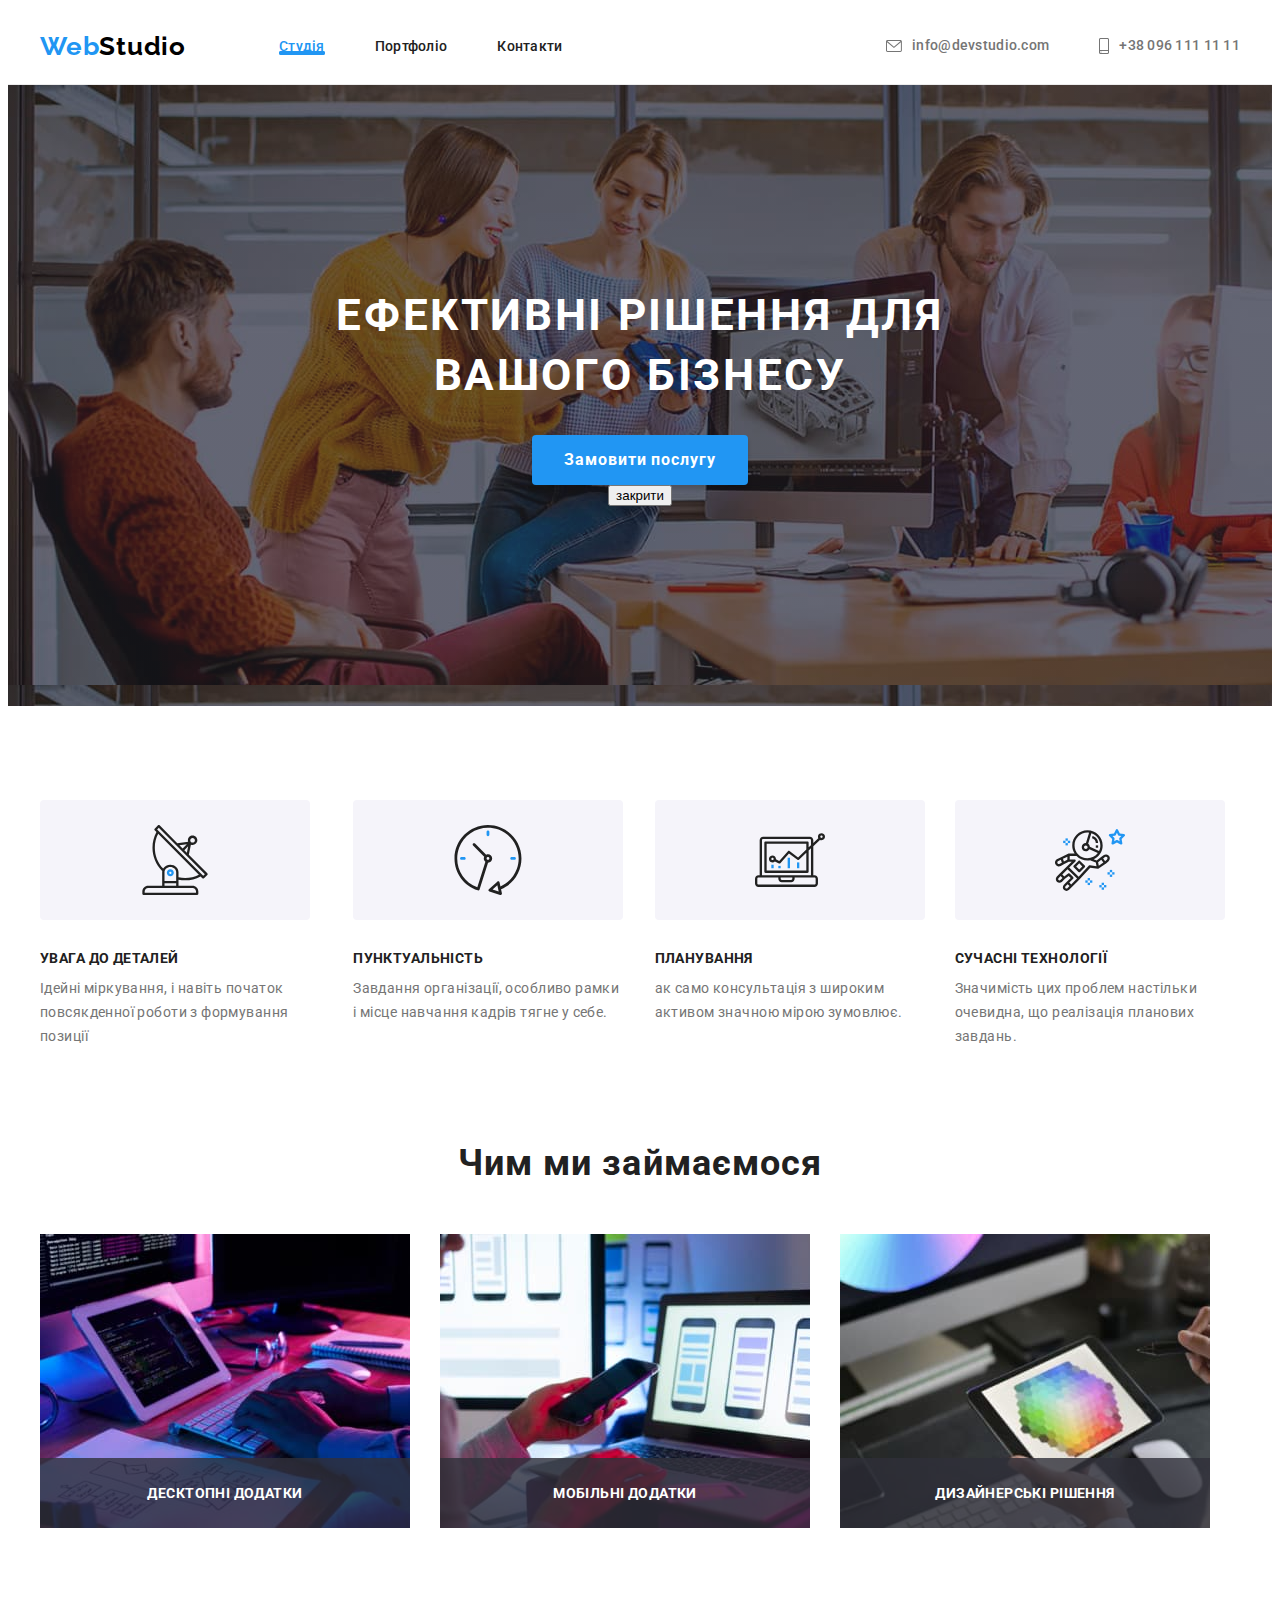
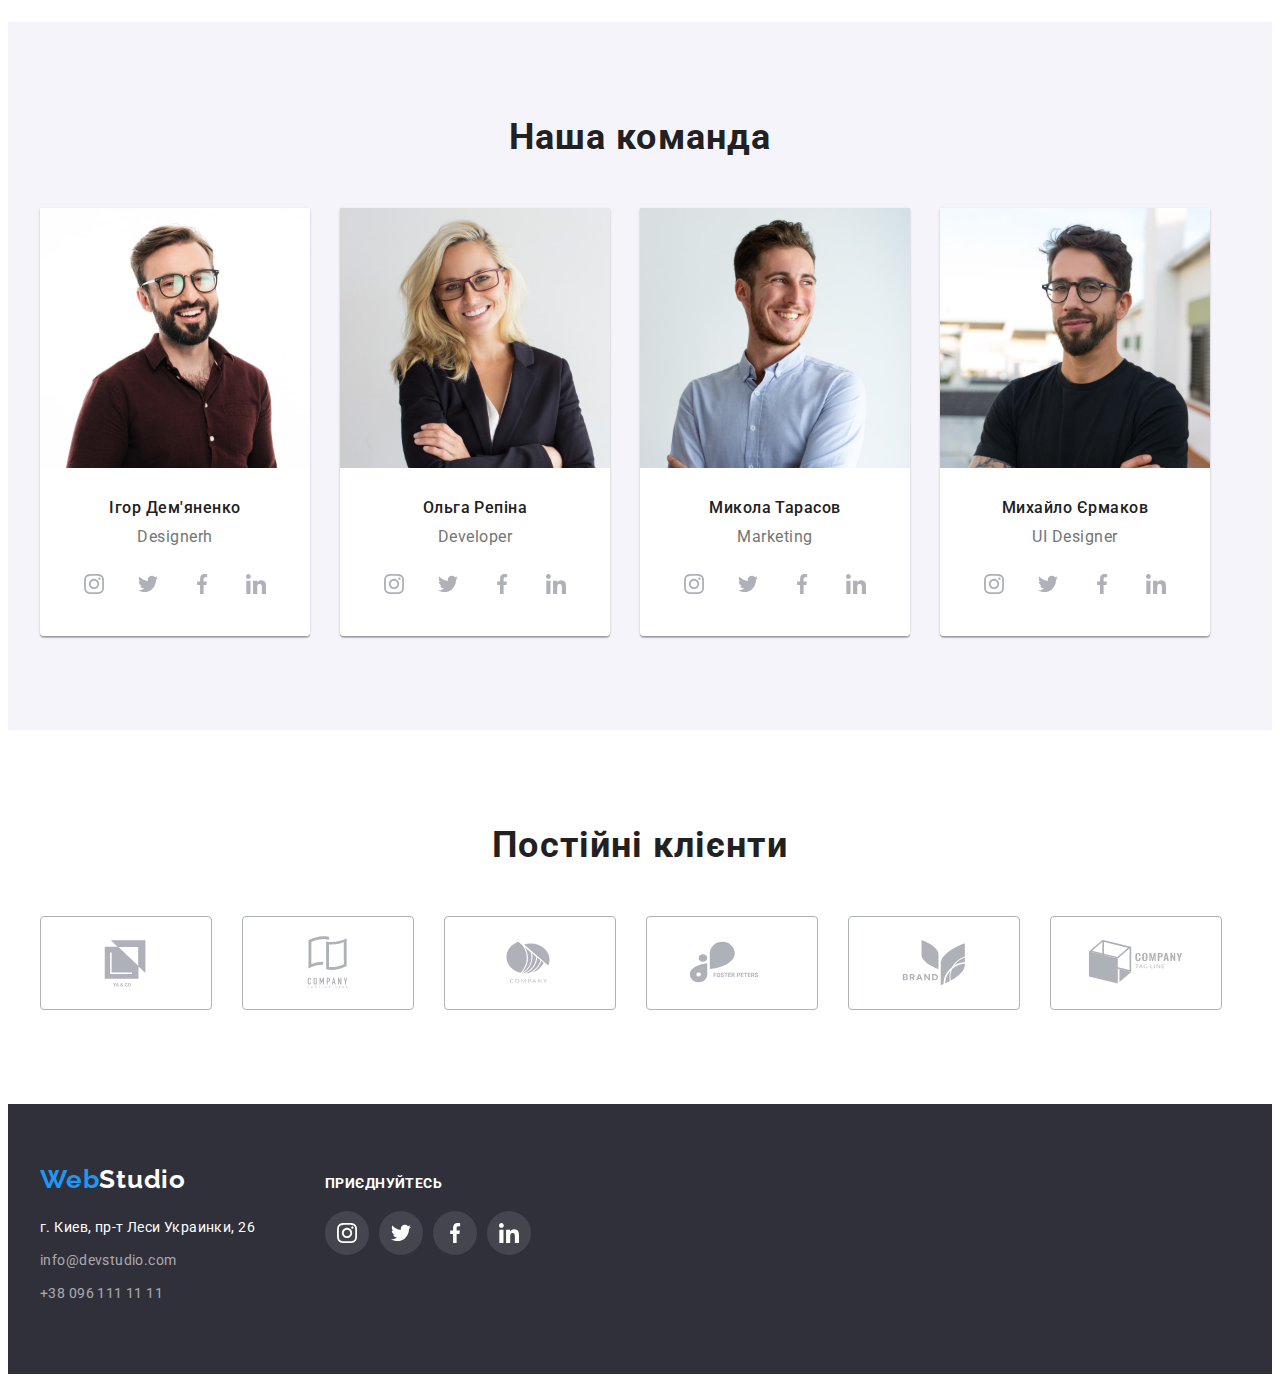
==== index.html @ 6e3a9f80 "перше закидання даних" ====
<!DOCTYPE html>
<html lang="uk">
  <head>
    <meta charset="UTF-8" />
    <meta http-equiv="X-UA-Compatible" content="IE=edge" />
    <meta name="viewport" content="width=device-width, initial-scale=1.0" />
    <title>webstudio</title>

    <link rel="preconnect" href="https://fonts.googleapis.com" />
    <link rel="preconnect" href="https://fonts.gstatic.com" crossorigin />
    <link
      href="https://fonts.googleapis.com/css2?family=Raleway:wght@700&family=Roboto:wght@400;500;700;900&display=swap"
      rel="stylesheet"
    />
    <link
      rel="stylesheet"
      href="https://cdnjs.cloudflare.com/ajax/libs/modern-normalize/1.1.0/modern-normalize.min.css"
      integrity="sha512-wpPYUAdjBVSE4KJnH1VR1HeZfpl1ub8YT/NKx4PuQ5NmX2tKuGu6U/JRp5y+Y8XG2tV+wKQpNHVUX03MfMFn9Q=="
      crossorigin="anonymous"
      referrerpolicy="no-referrer"
    />
    <link rel="stylesheet" href="./css/style.css" />
  </head>

  <body>
    <!--header-->
    <header class="header">
      <div class="container">
        <nav class="nav">
          <a class="logo" href="./index.html"
            >Web<span class="logo-last-part">Studio</span></a
          >

          <!--navigation to other pages-->
          <ul class="site-nav">
            <li class="site-nav-item">
              <a href="./index.html" class="link current">Студія</a>
            </li>
            <li class="site-nav-item">
              <a href="./portfolio.html" class="link">Портфоліо</a>
            </li>
            <li class="site-nav-item">
              <a href="" class="link">Контакти</a>
            </li>
          </ul>
        </nav>

        <ul class="contacts">
          <li class="contacts-item">
            <a href="mailto:info@devstudio.com" class="contacts-link envelope-header"
              >
              <svg class="icon-header" width="16" height="12" >
              <use href="./img/symbol.svg#icon-envelope"></use>
              </svg>
              info@devstudio.com</a
            >
          </li>
          <li class="contacts-item">
            <a href="tel:+380961111111" class="contacts-link phone-header"
              >
              <svg class="icon-header" width="10" height="16">
                <use href="./img/symbol.svg#icon-smartphone"></use>
              </svg>+38 096 111 11 11</a
            >
          
        </ul>
      </div>
    </header>

    <!--hero-->
    <main class="main">
      <section class="hero overlay">
        <div class="container">
          <h1 class="hero-title">
            ЕФЕКТИВНІ РІШЕННЯ ДЛЯ <br />
            ВАШОГО БІЗНЕСУ
          </h1>
          <button data-modal-open type="button" class="button">Замовити послугу</button>
        <div class="backdrop is-hidden" data-modal>
          <div class="modal">
            <p></p>
            <button data-modal-close>закрити</button>
          </div>
        </div>
        </div>
      </section>

      <!--about features-->

      <section class="section feature">
        <div class="container">
          <h2 class="title-none">Прихований заголовок</h2>
          <ul class="feature-section-list">
            <li class="feature-section-block">
              <div class="feature-section-item">
                <div class="feauters-icon-group">
                  <svg class="feauter-icom" width="70" height="70">
                  <use href="./img/symbol.svg#icon-antenna-1"></use>
                </svg>
                </div>
                <h3 class="feature-section-title">УВАГА ДО ДЕТАЛЕЙ</h3>
                <p class="feature-section-text">
                  Ідейні міркування, і навіть початок повсякденної роботи з
                  формування позиції
                </p>
              </div>
            </li>
            <li class="feature-section-block">
              <div class="feature-section-item">
                <div class="feauters-icon-group">
                  <svg class="feauter-icom" width="70" height="70">
                  <use href="./img/symbol.svg#icon-clock-1"></use>
                </svg>
                </div>
                <h3 class="feature-section-title">ПУНКТУАЛЬНІСТЬ</h3>
                <p class="feature-section-text">
                  Завдання організації, особливо рамки і місце навчання кадрів
                  тягне у себе.
                </p>
              </div>
            </li>
            <li class="feature-section-block">
              <div class="feature-section-item">
                <div class="feauters-icon-group">
                  <svg class="feauter-icom" width="70" height="70">
                  <use href="./img/symbol.svg#icon-diagram-1"></use>
                </svg>
                </div>
                <h3 class="feature-section-title">ПЛАНУВАННЯ</h3>
                <p class="feature-section-text">
                  ак само консультація з широким активом значною мірою зумовлює.
                </p>
              </div>
            </li>
            <li class="feature-section-block">
              <div class="feature-section-item">
                <div class="feauters-icon-group">
                  <svg class="feauter-icom" width="70" height="70">
                  <use href="./img/symbol.svg#icon-astronaut-1"></use>
                </svg>
                </div>
                <h3 class="feature-section-title">СУЧАСНІ ТЕХНОЛОГІЇ</h3>
                <p class="feature-section-text">
                  Значимість цих проблем настільки очевидна, що реалізація
                  планових завдань.
                </p>
              </div>
            </li>
          </ul>
        </div>
      </section>

      <!--wtat we do-->
      <section class="section works">
        <div class="container">
          <h2 class="section-title works">Чим ми займаємося</h2>
          <ul class="our-works-list">
            <li class="works-card">
              <img src="./img/laptop.jpg" alt="laptop" width="370" />
              <div class="box-label">
                <p class="label">Десктопні додатки</p>
              </div>
            </li>  
            <li class="works-card">
              <img src="./img/clonphone.jpg" alt="clonphone" width="370" />
              <div class="box-label">
                <p class="label">Мобільні додатки</p>
              </div>
            </li>
            <li class="works-card">
              <img src="./img/colors.jpg" alt="colors" width="370" />
              <div class="box-label">
                <p class="label">Дизайнерські рішення</p>
              </div>
            </li>
          </ul>
        </div>
      </section>

      <!--our team-->
      <section class="section our-team">
        <h2 class="our-team-section-title">Наша команда</h2>
        <div class="container">
          <ul class="our-team-section-list">
            <li class="our-team-section-list-card card">
              <div class="our-team-section-list-item">
                <!-- фото Демяненка -->
                <img
                  class="our-team-section-photo"
                  src="./img/demyanenko.jpg"
                  alt="demyanenko"
                  width="270"
                />

                <div class="our-team-section-list-item-text">
                  <h3 class="our-team-member-name">Ігор Дем'яненко</h3>
                  <p class="our-team-member-position">Designerh</p>

                <ul class="team-sm-links">
                    <li class="sm-links-item">
                      <a class="sm-link-icon" href="">
                        <svg class="icon" width="20" height="20">
                          <use href="./img/symbol.svg#icon-instagram"></use>
                        </svg>
                      </a>
                    </li>
                    <li class="sm-links-item">
                        <a class="sm-link-icon" href="">
                            <svg class="icon" width="20" height="20">
                                <use href="./img/symbol.svg#icon-twitter"></use>
                            </svg>
                        </a>
                    </li>
                    <li class="sm-links-item">
                      <a class="sm-link-icon" href="">
                        <svg class="icon" width="20" height="20">
                          <use href="./img/symbol.svg#icon-facebook"></use>
                        </svg>
                      </a>
                    </li>
                    <li class="sm-links-item"> 
                      <a class="sm-link-icon" href="">
                        <svg class="icon" width="20" height="20">
                          <use href="./img/symbol.svg#icon-linkedin"></use>
                        </svg>
                      </a>
                    </li>
                </ul>
                </div>
              </div>
            </li>

            <li class="our-team-section-list-card card">
              <div class="our-team-section-list-item">
                <!-- фото Репіної-->
                <img
                  class="our-team-section-photo"
                  src="./img/repina.jpg"
                  alt="repina"
                  width="270"
                />
                <div class="our-team-section-list-item-text">
                  <h3 class="our-team-member-name">Ольга Репіна</h3>
                  <p class="our-team-member-position">Developer</p>
                  <ul class="team-sm-links">
                    <li class="sm-links-item">
                      <a class="sm-link-icon" href="">
                        <svg class="icon" width="20" height="20">
                          <use href="./img/symbol.svg#icon-instagram"></use>
                        </svg>
                      </a>
                    </li>
                    <li class="sm-links-item">
                        <a class="sm-link-icon" href="">
                            <svg class="icon" width="20" height="20">
                                <use href="./img/symbol.svg#icon-twitter"></use>
                            </svg>
                        </a>
                    </li>
                    <li class="sm-links-item">
                      <a class="sm-link-icon" href="">
                        <svg class="icon" width="20" height="20">
                          <use href="./img/symbol.svg#icon-facebook"></use>
                        </svg>
                      </a>
                    </li>
                    <li class="sm-links-item"> 
                      <a class="sm-link-icon" href="">
                        <svg class="icon" width="20" height="20">
                          <use href="./img/symbol.svg#icon-linkedin"></use>
                        </svg>
                      </a>
                    </li>
                </ul>
                </div>
              </div>
            </li>
            <li class="our-team-section-list-card card">
              <div class="our-team-section-list-item">
                <!-- фото Тарасова-->
                <img
                  class="our-team-section-photo"
                  src="./img/tarasov.jpg"
                  alt="tarasov"
                  width="270"
                />
                <div class="our-team-section-list-item-text">
                  <h3 class="our-team-member-name">Микола Тарасов</h3>
                  <p class="our-team-member-position">Marketing</p>
                  <ul class="team-sm-links">
                    <li class="sm-links-item">
                      <a class="sm-link-icon" href="">
                        <svg class="icon" width="20" height="20">
                          <use href="./img/symbol.svg#icon-instagram"></use>
                        </svg>
                      </a>
                    </li>
                    <li class="sm-links-item">
                        <a class="sm-link-icon" href="">
                            <svg class="icon" width="20" height="20">
                                <use href="./img/symbol.svg#icon-twitter"></use>
                            </svg>
                        </a>
                    </li>
                    <li class="sm-links-item">
                      <a class="sm-link-icon" href="">
                        <svg class="icon" width="20" height="20">
                          <use href="./img/symbol.svg#icon-facebook"></use>
                        </svg>
                      </a>
                    </li>
                    <li class="sm-links-item"> 
                      <a class="sm-link-icon" href="">
                        <svg class="icon" width="20" height="20">
                          <use href="./img/symbol.svg#icon-linkedin"></use>
                        </svg>
                      </a>
                    </li>
                </ul>
                </div>
              </div>
            </li>
            <li class="our-team-section-list-card card">
              <div class="our-team-section-list-item">
                <!-- фото Єрмакова-->
                <img
                  class="our-team-section-photo"
                  src="./img/ermakov.jpg"
                  alt="ermakov"
                  width="270"
                />
                <div class="our-team-section-list-item-text">
                  <h3 class="our-team-member-name">Михайло Єрмаков</h3>
                  <p class="our-team-member-position">UI Designer</p>
                  <ul class="team-sm-links">
                    <li class="sm-links-item">
                      <a class="sm-link-icon" href="">
                        <svg class="icon" width="20" height="20">
                          <use href="./img/symbol.svg#icon-instagram"></use>
                        </svg>
                      </a>
                    </li>
                    <li class="sm-links-item">
                        <a class="sm-link-icon" href="">
                            <svg class="icon" width="20" height="20">
                                <use href="./img/symbol.svg#icon-twitter"></use>
                            </svg>
                        </a>
                    </li>
                    <li class="sm-links-item">
                      <a class="sm-link-icon" href="">
                        <svg class="icon" width="20" height="20">
                          <use href="./img/symbol.svg#icon-facebook"></use>
                        </svg>
                      </a>
                    </li>
                    <li class="sm-links-item"> 
                      <a class="sm-link-icon" href="">
                        <svg class="icon" width="20" height="20">
                          <use href="./img/symbol.svg#icon-linkedin"></use>
                        </svg>
                      </a>
                    </li>
                </ul>
                </div>
              </div>
            </li>
          </ul>
        </div>
      </section>

      <!--regular customers-->
      <section class="section">
        <div class="container">
          <h2 class="customer-title">Постійні клієнти</h2>
          <ul class="customer-list">
            <li class="customer-list-item">
              <a class="customer link" href="">
                <svg class="customer-icon" width="106" height="60">
                  <use href="./img/symbol.svg#icon-yaco">
                  </use>
                </svg>
              </a>
            </li>
            <li class="customer-list-item">
              <a class="customer link-customer" href="">
                <svg class="customer-icon" width="106" height="60">
                  <use href="./img/symbol.svg#icon-taglinehere">
                  </use>
                </svg>
              </a>
            </li>
            <li class="customer-list-item">
              <a class="customer link-customer" href="">
                <svg class="customer-icon" width="106" height="60">
                  <use href="./img/symbol.svg#icon-company">
                  </use>
                </svg>
              </a>
            </li>
            <li class="customer-list-item">
              <a class="customer link-customer" href="">
                <svg class="customer-icon" width="106" height="60">
                  <use href="./img/symbol.svg#icon-foster">
                  </use>
                </svg>
              </a>
            </li>
            <li class="customer-list-item">
              <a class="customer link-customer" href="">
                <svg class="customer-icon" width="106" height="60">
                  <use href="./img/symbol.svg#icon-brand">
                  </use>
                </svg>
              </a>
            </li>
            <li class="customer-list-item">
              <a class="customer link-customer" href="">
                <svg class="customer-icon" width="106" height="60">
                  <use href="./img//symbol.svg#icon-tagline">
                  </use>
                </svg>
              </a>
            </li>
          </ul>
        </div>
      </section>
    </main>

    <!--footer-->
    <footer class="footer">
      <div class="container footer-sections">
        <div class="footer-contacts">
        <!--logo-->
        <a class="logo-footer" href="./index.html"
          >Web<span class="logo-last-part-footer">Studio</span></a
        >

        <address>
          <ul class="address">
            <li class="address-list-item">
              <a
                href="https://goo.gl/maps/eCUYpjaDpkrnBJZcA"
                target="_blank"
                rel="noopener noreferrer"
                class="adress-location"
                >г. Киев, пр-т Леси Украинки, 26</a
              >
            </li>
            <li class="address-list-item">
              <a href="mailto:info@devstudio.com" class="adress-contacts-link"
                >info@devstudio.com</a
              >
            </li>
          </li>
            <li class="address-list-item">
              <a href="tel:+380961111111" class="adress-contacts-link"
                >+38 096 111 11 11</a
              >
            
          </ul>
        </address>
        </div>
        <div class="social-link-footer">
        <p class="footer-title">Приєднуйтесь</p>
        <ul class="sm-footer-block">
          <li class="sm-footer">
            <a class="sm-footer-icon" href="">
              <svg class="icon-footer" width="20" height="20">
                <use href="./img/symbol.svg#icon-instagram"></use>
              </svg>
            </a>
          </li>
          <li class="sm-footer">
            <a class="sm-footer-icon" href="">
              <svg class="icon-footer" width="20" height="20">
                <use href="./img/symbol.svg#icon-twitter"></use>
              </svg>
            </a>
          </li>
          <li class="sm-footer">
            <a class="sm-footer-icon" href="">
              <svg class="icon-footer" width="20" height="20">
                <use href="./img/symbol.svg#icon-facebook"></use>
              </svg>
            </a>
          </li>
          <li class="sm-footer">
            <a class="sm-footer-icon" href="">
              <svg class="icon-footer" width="20" height="20">
                <use href="./img/symbol.svg#icon-linkedin"></use>
              </svg>
            </a>
          </li>
      </ul>
      </div>
      </div>
    </footer>
    <script src="./js/modal.js"></script>
  </body>
</html>
---- css/style.css ----
/*основний колір тексту #212121 */
/*другорядний колір #757575 */
/* колір лого #000000 #2196F3 */
/* колірховеру #2196F3 */
/* color page background: #F5F5F5; */
/* background: #F5F4FA; фон наша команда */

:root {
  --primary-text-color: #212121;
  --secont-text-color: #757575;
  --primary-bg-color: #FFFFFF;
  --second-bg-color: #2f303a;
  --color-button-accent: #2196F3;
  --color-secondary: #F5F4FA;
  --card-border-color: #eeeeee;
  --color-text-white: #FFFFFF;
  --acent-color: #AFB1B8;
  --color-logo: #000000;
}

body {
  background-color: var(--primary-bg-color);
  font-family: 'Roboto', sans-serif;
  color: var(--primary-text-color);
}

a {
  text-decoration: none;
}

/*відміняємо маркування списку*/
ul {
  list-style: none;
  padding: 0;
  margin: 0;
}

h1,
h2,
h3,
p {
  margin: 0 0;
}

img {
  display: block;
  max-width: 100%;
  height: auto;
}

.container {
  margin: 0 auto;
  padding-left: 15px;
  padding-right: 15px;
  width: 1200px;
}

.section {
  padding-top: 94px;
  padding-bottom: 94px;
}

/* header */
.header {
  border-bottom: 1px solid #ececec;
}

.header .container {
  display: flex;
}

.link {
  color: var(--primary-text-color);
  font-weight: 500;
  font-size: 14px;
  line-height: 16px;
  letter-spacing: 0.02em;
  position: relative;
}

.header-link {
  color: var(--primary-text-color);
  font-weight: 500;
  font-size: 14px;
  line-height: 16px;
  letter-spacing: 0.02em;
}

.header .link:hover,
.header .link:focus {
  color: var(--color-button-accent);
  padding: 30px 0px 30px;
}

.nav {
  display: flex;
  align-items: center;
}

.nav .current {
  color: var(--color-button-accent);
}

.current::after,
.current::before {
  color: var(--color-button-accent);
  content: "";
  position: absolute;
  bottom: -1px;
  left: 0;
  display: block;
  width: 100%;
  height: 4px;
  background-color: var(--color-button-accent);
  border-radius: 2px;
}

.contacts {
  display: flex;
  flex-direction: row;
  justify-content: space-between;
  align-items: center;
  margin-left: auto;
}

.logo {
  font-family: 'Raleway', sans-serif;
  font-weight: 700;
  font-size: 26px;
  line-height: 31px;
  letter-spacing: 0.03em;
  color: var(--color-button-accent);
}

.logo-last-part {
  color: var(--color-logo);
}

.site-nav {
  display: flex;
  flex-direction: row;
  justify-content: space-between;
  align-items: center;
  margin-left: 93px;
  font-weight: 500;
  font-size: 14px;
  line-height: 16px;
  letter-spacing: 0.02em;
  transition-property: color;
  transition-duration: 250ms;

}

.site-nav-item,
.contacts-item {
  margin-right: 50px;
}

.site-nav-item {
  padding: 30px 0px 30px;
}

.site-nav-item:last-child,
.contacts-item:last-child {
  margin-right: 0;
}

.contacts-link {
  display: block;
  color: var(--secont-text-color);
  font-weight: 500;
  font-size: 14px;
  line-height: 1.14;
  letter-spacing: 0.02em;
  padding: 30px 0px 30px;
  align-items: center;
}

.icon-header {
  fill: currentColor;
  margin-right: 10px;
  align-items: center;
}

.contacts-link:hover,
.contacts-link:focus {
  color: var(--color-button-accent);
}
.phone-header {
  align-items: center;
  display: flex;
}
.envelope-header {
  align-items: center;
  display: flex;
  }

/*main*/
.hero {
  background-color: var(--second-bg-color);
  text-align: center;
  padding: 200px 0;
}

.hero-title {
  width: 695px;
  color: var(--color-text-white);
  text-transform: uppercase;
  font-size: 44px;
  line-height: 60px;
  letter-spacing: 0.06em;
  margin: 0 auto 30px;
}

.button {
  background-color: var(--color-button-accent);
  font-family: 'Roboto';
  font-weight: 700;
  font-size: 16px;
  line-height: 30px;
  color: var(--color-text-white);
  text-align: center;
  letter-spacing: 0.06em;
  cursor: pointer;
  width: 216px;
  height: 50px;
  left: 692px;
  top: 430px;
  box-shadow: 0px 4px 4px rgba(0, 0, 0, 0.15);
  border-radius: 4px;
  border: none;
}

.button:hover,
.button:focus {
  background-color: #188CE8;
  color: var(--color-text-white);
  border: none;
}

.overlay {
  max-width: 1600px;
  margin-right: auto;
  margin-left: auto;
  background-image: linear-gradient(to right, rgba(47, 48, 58, 0.4),
      rgba(47, 48, 58, 0.4)),
    url(../img/backgtound-img.jpg);
}

/* about features*/
.feature-section-list {
  display: flex;
}

.feature-section-title {
  margin-bottom: 10px;
  font-size: 14px;
  font-weight: 700;
  line-height: 16px;
  text-align: left;
  letter-spacing: 0.03em;
  text-transform: uppercase;
}

.feature-section-text {
  color: var(--secont-text-color);
  font-size: 14px;
  font-weight: 400;
  line-height: 24px;
  text-align: left;
  letter-spacing: 0.03em;
}

.feature-section-item:last-child {
  margin-right: 0;
}

.feature-section-block {
  flex-basis: calc((100%-3*30px)/4);
  margin-right: 30px;
}

.feature-section-block:last-child {
  margin-right: 0;
}
.feauter-icom {
  color: var(--secont-text-color);  
  margin-left: auto;
  margin-right: auto;
}
.feauters-icon-group {
  background-color: var(--color-secondary);
  width: 270px;
  height: 120px;
  margin-bottom: 30px;
  display: flex;
  justify-content: center;
  align-items: center;
  border-radius: 4px;
}

/* section wedo*/

.works {
  padding-top: 0;
} 

.section-title.works {
  font-size: 36px;
  line-height: 42px;
  text-align: center;
  letter-spacing: 0.03em;
  margin-bottom: 50px;
}

.our-works-list {
  display: flex;
}

.works-card {
  flex-basis: calc((100% -2*30px)/ 3);
  position: relative;
  margin-right: 30px;
}

.works-card:last-child {
  margin-right: 0;
}
/*оформляємо блок чим ми займаємося, позіціонування поверх картинок*/
.box-label {
  position: absolute;
  width: 370px;
  height: 70px;
  left: 0;
  bottom: 0;
  background-color: rgba(47, 48, 58, 0.8);
}
.label {
  position: absolute;
  font-weight: 700;
  font-size: 14px;
  line-height: 16px;
  letter-spacing: 0.03em;
  text-transform: uppercase;
  color: var(--color-text-white);
  left: 50%;
  top: 50%;
  transform: translate(-50%, -50%);
}

/*our team*/
.section.our-team {
  background-color: var(--color-secondary);
}

.card {
  box-shadow: 0px 1px 3px rgba(0, 0, 0, 0.12), 0px 1px 1px rgba(0, 0, 0, 0.14), 0px 2px 1px rgba(0, 0, 0, 0.2);
  border-radius: 0px 0px 4px 4px;
  width: 270px;
}

.our-team-section-title {
  text-align: center;
  margin-bottom: 50px;
  font-weight: 700;
  font-size: 36px;
  line-height: 42px;
  letter-spacing: 0.03em;
}

.our-team-section-list {
  display: flex;
}

.our-team-section-list-item {
  background-color: var(--primary-bg-color);
  border-radius: 4px;
}

.our-team-section-list-item-text {
  text-align: center;
  padding-top: 30px;
  padding-bottom: 30px;
}

.our-team-member-name {
  font-weight: 500;
  font-size: 16px;
  line-height: 19px;
  letter-spacing: 0.03em;
  margin-bottom: 10px;
}

.our-team-member-position {
  color: var(--secont-text-color);
  font-weight: 400;
  font-size: 16px;
  line-height: 19px;
  letter-spacing: 0.03em;
}

.our-team-section-list-card {
  flex-basis: calc((100% -3*30px)/ 4);
  margin-right: 30px;
}

.our-team-section-list-card:last-child {
  margin-right: 0;
}
/*social link*/
.team-sm-links {
  margin-top: 16px;
  display: flex;
  justify-content: center;
  gap: 10px;
}

.sm-link-icon {
  display: flex;
  align-items: center;
  justify-content: center;
  border-radius: 50%;
  width: 44px;
  height: 44px;
  color: var(--acent-color);
}

.sm-link-icon:hover,
.sm-link-icon:focus {
  background-color: var(--color-button-accent);
}

.icon {
  fill: currentColor;
}

.sm-link-icon:hover .icon,
.sm-link-icon:focus .icon {
  color: var(--color-text-white);
}
/*customers*/

.customer-title {
  font-weight: 700;
  font-size: 36px;
  line-height: 42px;
  text-align: center;
  letter-spacing: 0.03em;
  margin-bottom: 50px;
}

.customer-list {
  display: flex;
}

.customer {
  display: flex;
  justify-content: center;
  border: 1px solid #AFB1B8;
  border-radius: 4px;
  width: 170px;
  height: 92px;
  align-items: center;
  color: var(--acent-color);
}

.customer-icon {
  fill: currentColor;
}

.customer-list-item {
  flex-basis: calc((100%-6*30px)/6);
  margin-right: 30px;
}

.customer-list-item:last-child{
  margin-right: 0;
}

.customer:hover,
.customer:focus {
  color: var(--color-button-accent);
  border: 1px solid #2196F3;
}
.customer-icon:hover,
.customer-icon:focus {
  color: var(--color-button-accent);
}

/*footer*/
.footer {
  background-color: var(--second-bg-color);
  padding-top: 60px;
  padding-bottom: 60px;
}

.footer-sections {
  display: flex;
  align-items: baseline;
}

.footer-contacts {
  margin-right: 70px;
}

.logo-footer {
  display: inline-block;
  color: var(--color-button-accent);
  margin-bottom: 20px;
  font-family: 'Raleway', sans-serif;
  font-weight: 700;
  font-size: 26px;
  line-height: 31px;
  letter-spacing: 0.03em;
  color: var(--color-button-accent);
}
/* 
.address {
  width: 231px;
} */

.adress-contacts-link,
.adress-location {
  display: inline-block;
  color: var(--primary-bg-color);
  font-style: normal;
  font-weight: 400;
  font-size: 14px;
  line-height: 24px;
  letter-spacing: 0.03em;
  padding-bottom: 9px;
}

.logo-last-part-footer {
  color: var(--color-text-white);
}
/* .address-list-item {
  padding-bottom: 9px;
  font-size: 14px;
} */

.address-list-item:last-child {
  margin-bottom: 0;
}

.adress-contacts-link:hover,
.adress-contacts-link:focus {
  color: var(--color-button-accent);
}

.adress-location:hover,
.adress-location:focus {
  color: var(--color-button-accent);
}

.adress-contacts-link {
  color: rgba(255, 255, 255, 0.6);
  padding-bottom: 9px;
}

/*footer social link*/
.social-link-footer {
  display: inline-block;
}
.footer-title {
  font-weight: 700;
  font-size: 14px;
  line-height: 16px;
  letter-spacing: 0.03em;
  text-transform: uppercase;
  color: var(--color-text-white);
}
.sm-footer-block {
  display: flex;
  gap: 10px;
  margin-top: 20px;
  justify-content: center;
}
.sm-footer-icon {
  display: flex;
  align-items: center;
  justify-content: center;
  border-radius: 50%;
  width: 44px;
  height: 44px;
  background-color: rgba(255, 255, 255, 0.1);
}
.icon-footer {
  fill: var(--color-text-white);
}
.sm-footer-icon:hover,
.sm-footer-icon:focus {
  background-color: var(--color-button-accent);
}
.sm-footer-icon:hover .icon-footer,
.sm-footer-icon:focus .icon-footer {
  fill: var(--color-text-white);
}

/*portfolio*/
.title-none {
  display: none;
}

.our-projects-button-list {
  display: flex;
  justify-content: center;
  margin-bottom: 50px;
}

.button-filter {
  background-color: var(--color-secondary);
  color: var(--primary-text-color);
  font-family: 'Roboto';
  font-weight: 500;
  font-size: 16px;
  line-height: 26px;
  letter-spacing: 0.03em;
  padding: 6px 25px;
  cursor: pointer;
  border-radius: 4px;
  border: none;
}

.our-projects-button-list-item:not(:last-child) {
  margin-right: 8px;
}

.button-filter:hover,
.button-filter:focus {
  background-color: var(--color-button-accent);
  color: var(--primary-bg-color);
  box-shadow: 0px 3px 1px rgba(0, 0, 0, 0.1), 0px 1px 2px rgba(0, 0, 0, 0.08), 0px 2px 2px rgba(0, 0, 0, 0.12);
  border-radius: 4px;
}

.our-projects-list {
  display: flex;
  flex-wrap: wrap;
}

.our-projects-list-item-text {
  padding: 20px 24px;
  width: 320px;
  border: 1px solid #EEEEEE;
  border-top: none;
}

.project-title {
  margin-bottom: 4px;
  font-weight: 700;
  font-size: 18px;
  line-height: 36px;
  letter-spacing: 0.06em;
  text-align: left;
}

.project-type {
  color: var(--secont-text-color);
  font-weight: 400;
  font-size: 16px;
  line-height: 30px;
  letter-spacing: 0.03em;
  text-align: left;
}

.our-projects-list-item {
  margin-bottom: 30px;
  flex-basis: calc((100% -2*30px)/3);
  display: block;
}

.our-project-item-link {
  display: block;
  width: 370px;
  height: 404px;
}

.our-projects-list-item:last-child {
  margin-right: 0;
}

.our-project-item-link:hover,
.our-project-item-link:focus {
  box-shadow: 0px 1px 1px rgba(0, 0, 0, 0.12), 0px 4px 4px rgba(0, 0, 0, 0.06), 1px 4px 6px rgba(0, 0, 0, 0.16);
}

.group-hover:hover::before{
  opacity: 1;
}
.group-hover::before{
  display: inline-block;
  position: absolute;
  content: "";
  width: 100%;
  height: 100%;
  background-color: rgba(33, 150, 243, 0.9);
  opacity: 0;
  transform: translateY(100%);
  transition-duration: 250ms;
  transition-timing-function: cubic-bezier(0.4, 0, 0.2, 1);
}
.text-portfolio-hover {
  position: absolute;
  font-weight: 400;
  font-size: 18px;
  line-height: 28px;
  letter-spacing: 0.03em;
  color: var(--color-text-white);
  right: 0;
  top: 0;
  padding: 63px 24px;
  overflow: hidden;
  transform: translateY(100%);
  transition-duration: 250ms;
  transition-timing-function:cubic-bezier(0.4, 0, 0.2, 1);
  opacity: 0;
  display: flex;
}

.our-project-item-link:hover .text-portfolio-hover {
  transform: translateY(0);
  opacity: 1;
}
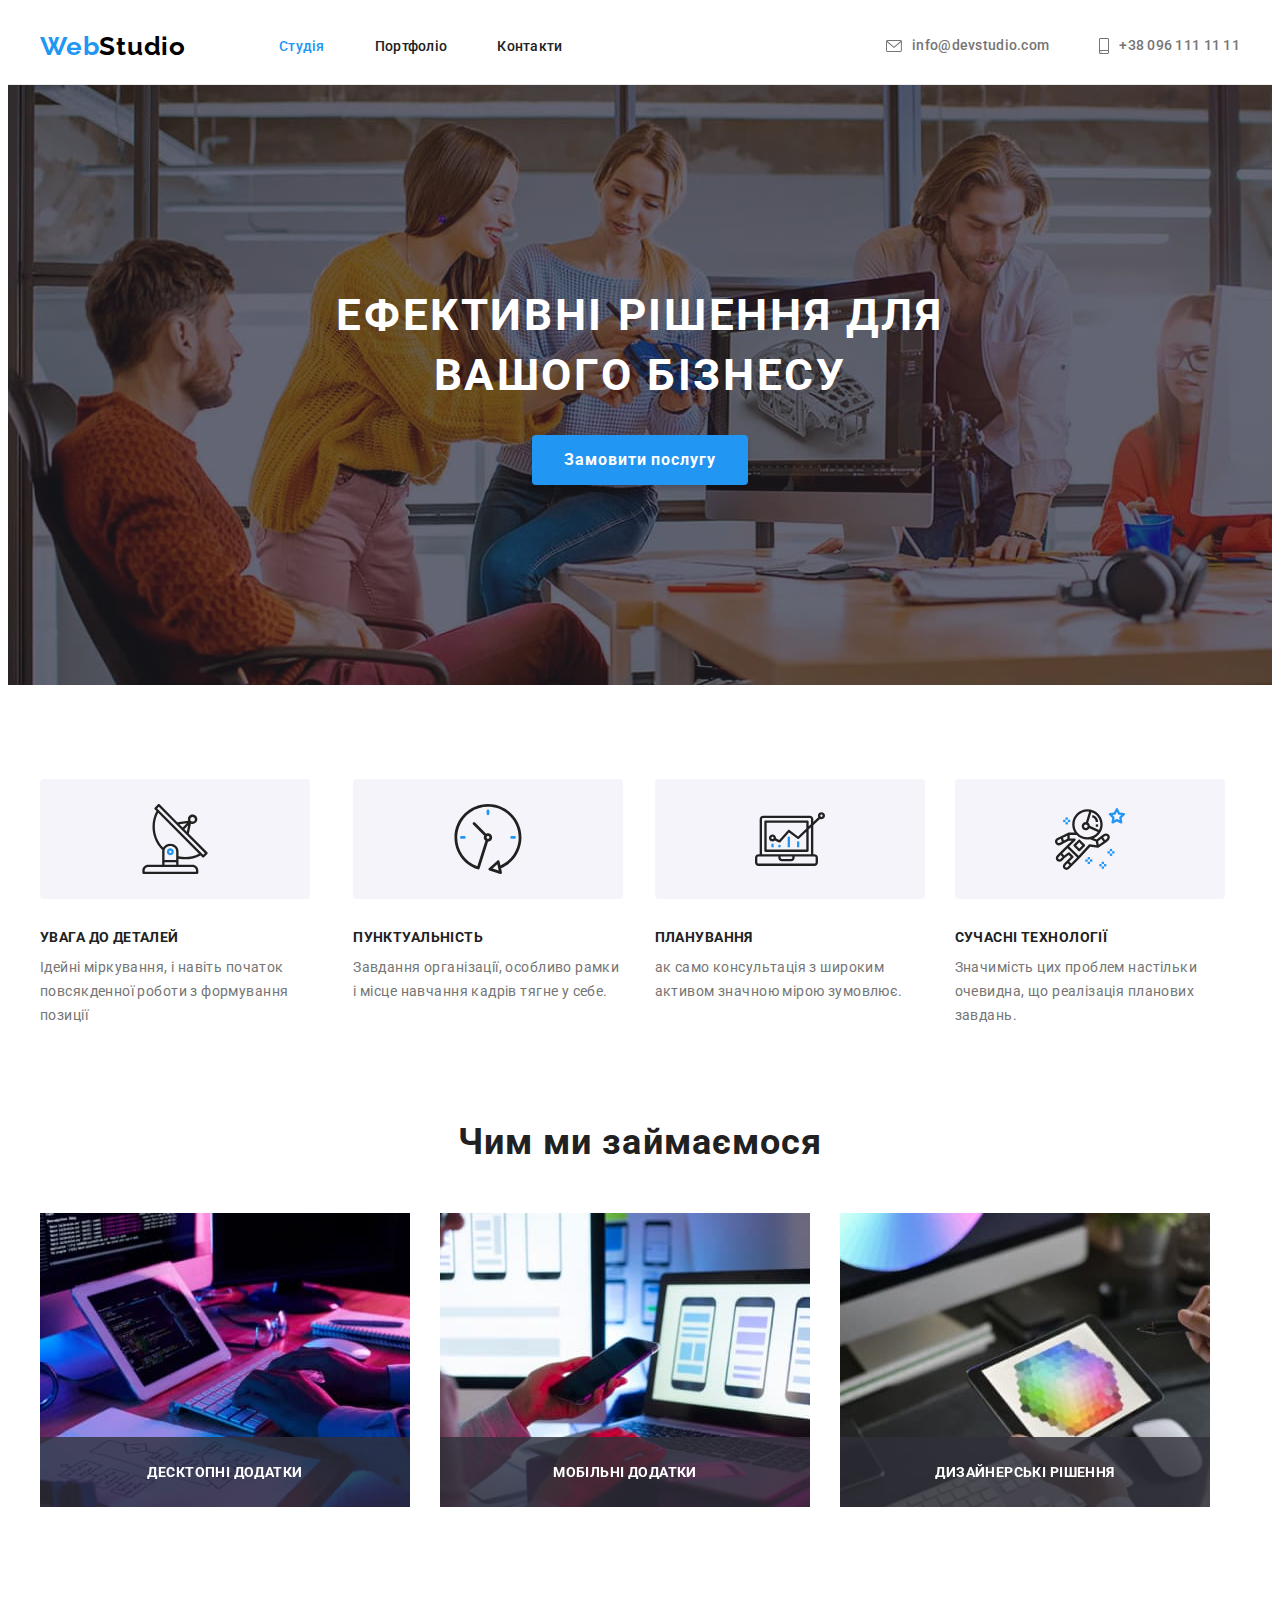
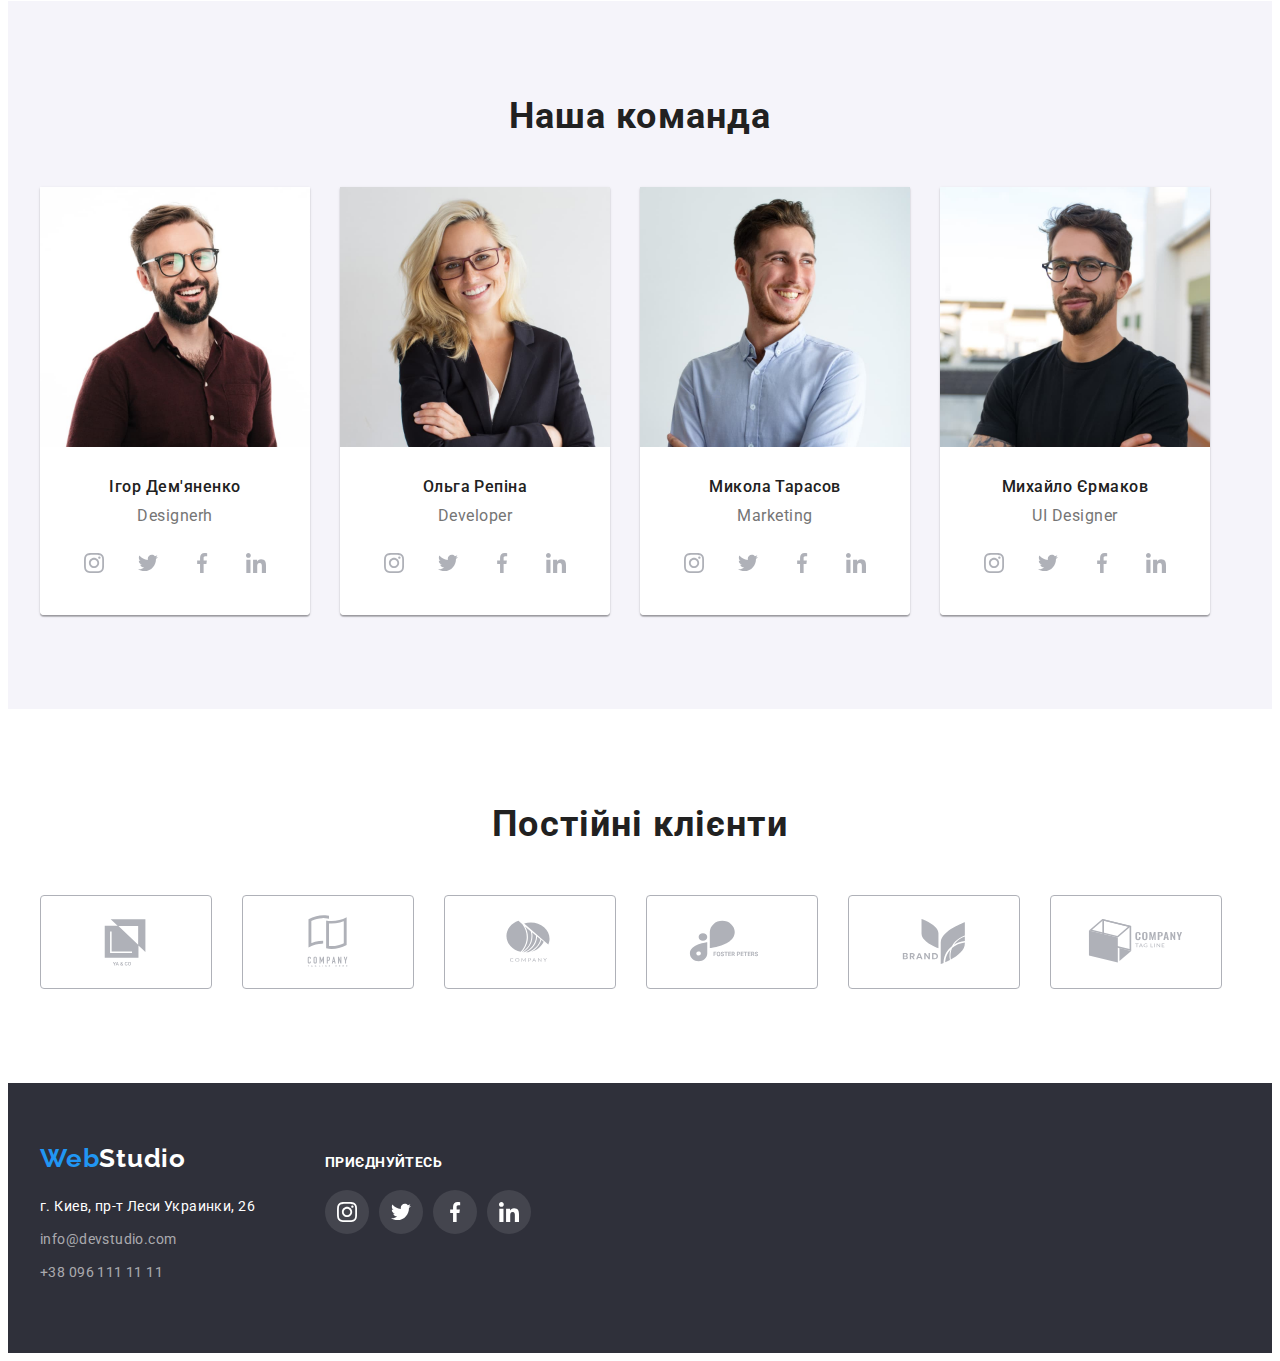
==== commit 06625e0b: "update" ====
--- a/index.html
+++ b/index.html
@@ -76,12 +76,15 @@
             ВАШОГО БІЗНЕСУ
           </h1>
           <button data-modal-open type="button" class="button">Замовити послугу</button>
-        <div class="backdrop is-hidden" data-modal>
-          <div class="modal">
-            <p></p>
-            <button data-modal-close>закрити</button>
+          <div class="backdrop is-hidden" data-modal>
+            <div class="modal">
+              <button data-modal-close>
+                <svg class="close" width="30" height="30">
+                  <use href="./img/symbol.svg#icon-close"></use>
+                </svg>
+              </button>
+            </div>
           </div>
-        </div>
         </div>
       </section>
 
--- a/css/style.css
+++ b/css/style.css
@@ -100,7 +100,7 @@
 .nav .current {
   color: var(--color-button-accent);
 }
-
+/* 
 .current::after,
 .current::before {
   color: var(--color-button-accent);
@@ -113,7 +113,7 @@
   height: 4px;
   background-color: var(--color-button-accent);
   border-radius: 2px;
-}
+} */
 
 .contacts {
   display: flex;
@@ -247,6 +247,40 @@
     url(../img/backgtound-img.jpg);
 }
 
+.backdrop {
+  position: fixed;
+  top: 50%;
+  left: 50%;
+  transform: translate(-50%, -50%);
+  width: 1600px;
+  height: 1024px;
+  background-color: rgba(0, 0, 0, 0.2);
+}
+.backdrop.is-hidden {
+  opacity: 0;
+  pointer-events: none;
+}
+.modal {
+  position: absolute;
+  width: 528px;
+  height: 581px;
+  left: 536px;
+  top: 221px;
+  background-color: var(--primary-bg-color);
+  box-shadow: 0px 1px 3px rgba(0, 0, 0, 0.12), 0px 1px 1px rgba(0, 0, 0, 0.14), 0px 2px 1px rgba(0, 0, 0, 0.2);
+  border-radius: 4px;
+}
+
+.close {
+  
+  width: 30px;
+  height: 30px;
+  left: 8px;
+  top: 8px;
+
+background-color: var(--primary-bg-color);
+border: 1px solid rgba(0, 0, 0, 0.1);
+}
 /* about features*/
 .feature-section-list {
   display: flex;
@@ -684,7 +718,10 @@
 .our-project-item-link:focus {
   box-shadow: 0px 1px 1px rgba(0, 0, 0, 0.12), 0px 4px 4px rgba(0, 0, 0, 0.06), 1px 4px 6px rgba(0, 0, 0, 0.16);
 }
-
+.group-hover {
+  position: relative;
+  overflow: hidden;
+}
 .group-hover:hover::before{
   opacity: 1;
 }
@@ -699,27 +736,33 @@
   transform: translateY(100%);
   transition-duration: 250ms;
   transition-timing-function: cubic-bezier(0.4, 0, 0.2, 1);
-}
+  overflow: hidden;
+}
+
+.our-project-item-link:hover .text-portfolio-hover {
+  transform: translateY(0%);
+  opacity: 1;
+}
+
 .text-portfolio-hover {
   position: absolute;
-  font-weight: 400;
+  font-weight: 370;
   font-size: 18px;
   line-height: 28px;
   letter-spacing: 0.03em;
   color: var(--color-text-white);
+  top: 0;
   right: 0;
-  top: 0;
-  padding: 63px 24px;
-  overflow: hidden;
+  margin-right: 15px;
+  padding-top: 63px;
+  padding-right: 24px;
+  padding-bottom: 63px;
+  padding-left: 24px;
+  width: 100%;
+  height: 100%;
+  background-color: rgba(33, 150, 243, 0.9);
   transform: translateY(100%);
-  transition-duration: 250ms;
-  transition-timing-function:cubic-bezier(0.4, 0, 0.2, 1);
   opacity: 0;
-  display: flex;
-}
-
-.our-project-item-link:hover .text-portfolio-hover {
-  transform: translateY(0);
-  opacity: 1;
-}
-
+  transition: transform 250ms cubic-bezier(0.4, 0, 0.2, 1),
+  opacity 250ms cubic-bezier(0.4, 0, 0.2, 1);
+}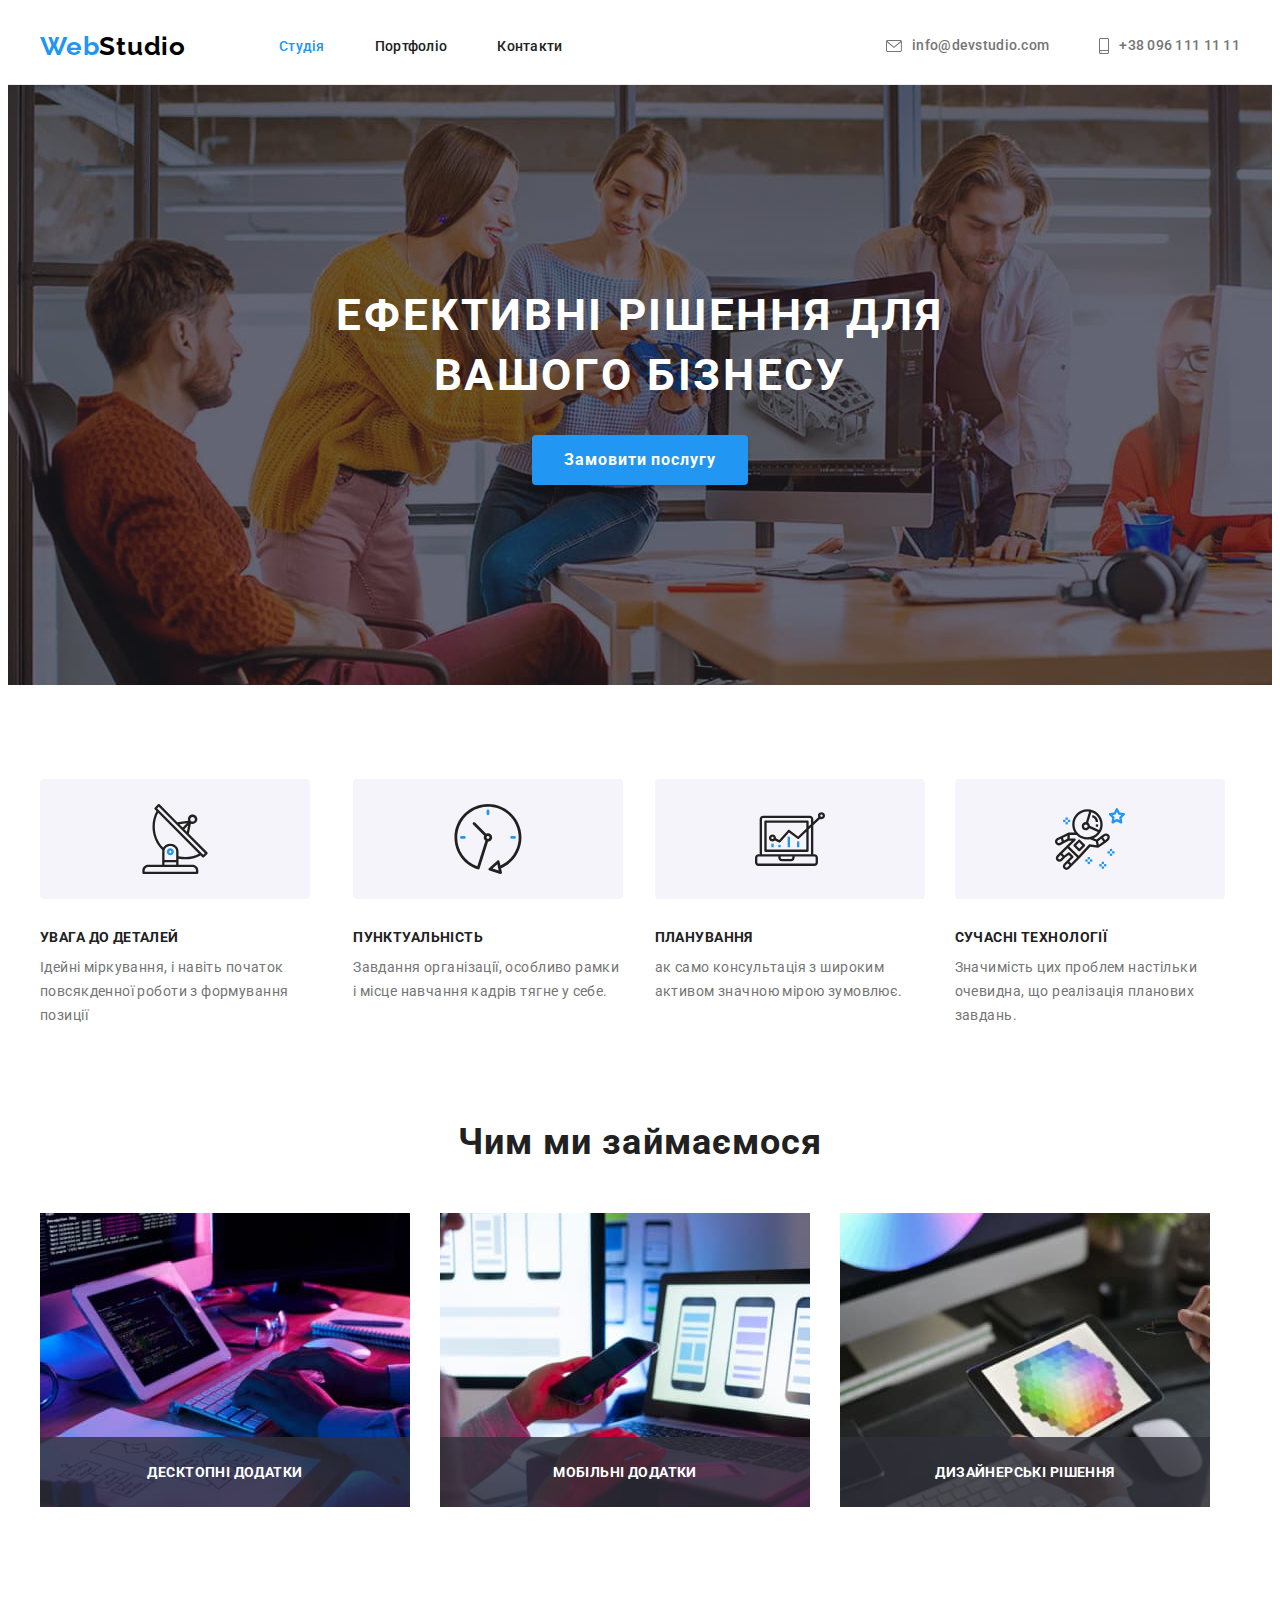
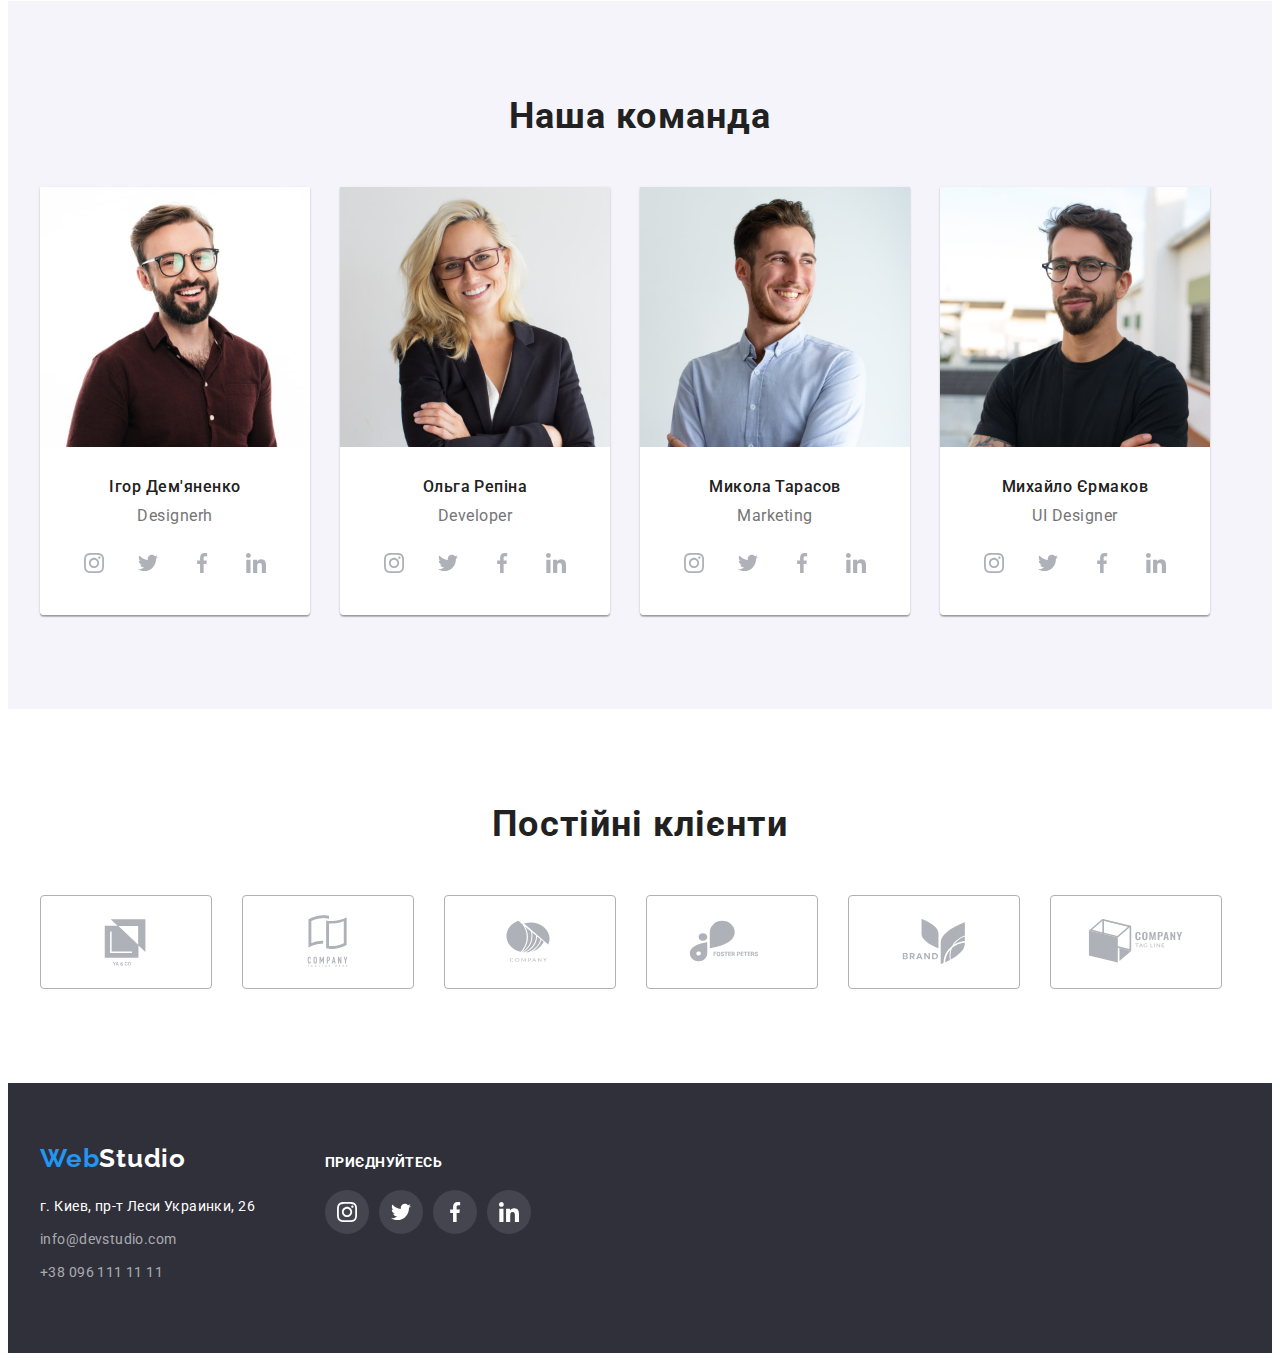
==== commit 423831fa: "update на перевірку" ====
--- a/index.html
+++ b/index.html
@@ -47,22 +47,23 @@
 
         <ul class="contacts">
           <li class="contacts-item">
-            <a href="mailto:info@devstudio.com" class="contacts-link envelope-header"
-              >
-              <svg class="icon-header" width="16" height="12" >
-              <use href="./img/symbol.svg#icon-envelope"></use>
+            <a
+              href="mailto:info@devstudio.com"
+              class="contacts-link envelope-header"
+            >
+              <svg class="icon-header" width="16" height="12">
+                <use href="./img/symbol.svg#icon-envelope"></use>
               </svg>
               info@devstudio.com</a
             >
           </li>
           <li class="contacts-item">
-            <a href="tel:+380961111111" class="contacts-link phone-header"
-              >
+            <a href="tel:+380961111111" class="contacts-link phone-header">
               <svg class="icon-header" width="10" height="16">
-                <use href="./img/symbol.svg#icon-smartphone"></use>
-              </svg>+38 096 111 11 11</a
+                <use href="./img/symbol.svg#icon-smartphone"></use></svg
+              >+38 096 111 11 11</a
             >
-          
+          </li>
         </ul>
       </div>
     </header>
@@ -75,12 +76,14 @@
             ЕФЕКТИВНІ РІШЕННЯ ДЛЯ <br />
             ВАШОГО БІЗНЕСУ
           </h1>
-          <button data-modal-open type="button" class="button">Замовити послугу</button>
+          <button data-modal-open type="button" class="button">
+            Замовити послугу
+          </button>
           <div class="backdrop is-hidden" data-modal>
             <div class="modal">
-              <button data-modal-close>
-                <svg class="close" width="30" height="30">
-                  <use href="./img/symbol.svg#icon-close"></use>
+              <button data-modal-close class="button-close">
+                <svg class="close" width="11" height="11">
+                  <use href="./img/symbol.svg#icon-vector"></use>
                 </svg>
               </button>
             </div>
@@ -98,8 +101,8 @@
               <div class="feature-section-item">
                 <div class="feauters-icon-group">
                   <svg class="feauter-icom" width="70" height="70">
-                  <use href="./img/symbol.svg#icon-antenna-1"></use>
-                </svg>
+                    <use href="./img/symbol.svg#icon-antenna-1"></use>
+                  </svg>
                 </div>
                 <h3 class="feature-section-title">УВАГА ДО ДЕТАЛЕЙ</h3>
                 <p class="feature-section-text">
@@ -112,8 +115,8 @@
               <div class="feature-section-item">
                 <div class="feauters-icon-group">
                   <svg class="feauter-icom" width="70" height="70">
-                  <use href="./img/symbol.svg#icon-clock-1"></use>
-                </svg>
+                    <use href="./img/symbol.svg#icon-clock-1"></use>
+                  </svg>
                 </div>
                 <h3 class="feature-section-title">ПУНКТУАЛЬНІСТЬ</h3>
                 <p class="feature-section-text">
@@ -126,8 +129,8 @@
               <div class="feature-section-item">
                 <div class="feauters-icon-group">
                   <svg class="feauter-icom" width="70" height="70">
-                  <use href="./img/symbol.svg#icon-diagram-1"></use>
-                </svg>
+                    <use href="./img/symbol.svg#icon-diagram-1"></use>
+                  </svg>
                 </div>
                 <h3 class="feature-section-title">ПЛАНУВАННЯ</h3>
                 <p class="feature-section-text">
@@ -139,8 +142,8 @@
               <div class="feature-section-item">
                 <div class="feauters-icon-group">
                   <svg class="feauter-icom" width="70" height="70">
-                  <use href="./img/symbol.svg#icon-astronaut-1"></use>
-                </svg>
+                    <use href="./img/symbol.svg#icon-astronaut-1"></use>
+                  </svg>
                 </div>
                 <h3 class="feature-section-title">СУЧАСНІ ТЕХНОЛОГІЇ</h3>
                 <p class="feature-section-text">
@@ -163,7 +166,7 @@
               <div class="box-label">
                 <p class="label">Десктопні додатки</p>
               </div>
-            </li>  
+            </li>
             <li class="works-card">
               <img src="./img/clonphone.jpg" alt="clonphone" width="370" />
               <div class="box-label">
@@ -199,7 +202,7 @@
                   <h3 class="our-team-member-name">Ігор Дем'яненко</h3>
                   <p class="our-team-member-position">Designerh</p>
 
-                <ul class="team-sm-links">
+                  <ul class="team-sm-links">
                     <li class="sm-links-item">
                       <a class="sm-link-icon" href="">
                         <svg class="icon" width="20" height="20">
@@ -208,11 +211,11 @@
                       </a>
                     </li>
                     <li class="sm-links-item">
-                        <a class="sm-link-icon" href="">
-                            <svg class="icon" width="20" height="20">
-                                <use href="./img/symbol.svg#icon-twitter"></use>
-                            </svg>
-                        </a>
+                      <a class="sm-link-icon" href="">
+                        <svg class="icon" width="20" height="20">
+                          <use href="./img/symbol.svg#icon-twitter"></use>
+                        </svg>
+                      </a>
                     </li>
                     <li class="sm-links-item">
                       <a class="sm-link-icon" href="">
@@ -221,14 +224,14 @@
                         </svg>
                       </a>
                     </li>
-                    <li class="sm-links-item"> 
+                    <li class="sm-links-item">
                       <a class="sm-link-icon" href="">
                         <svg class="icon" width="20" height="20">
                           <use href="./img/symbol.svg#icon-linkedin"></use>
                         </svg>
                       </a>
                     </li>
-                </ul>
+                  </ul>
                 </div>
               </div>
             </li>
@@ -254,11 +257,11 @@
                       </a>
                     </li>
                     <li class="sm-links-item">
-                        <a class="sm-link-icon" href="">
-                            <svg class="icon" width="20" height="20">
-                                <use href="./img/symbol.svg#icon-twitter"></use>
-                            </svg>
-                        </a>
+                      <a class="sm-link-icon" href="">
+                        <svg class="icon" width="20" height="20">
+                          <use href="./img/symbol.svg#icon-twitter"></use>
+                        </svg>
+                      </a>
                     </li>
                     <li class="sm-links-item">
                       <a class="sm-link-icon" href="">
@@ -267,14 +270,14 @@
                         </svg>
                       </a>
                     </li>
-                    <li class="sm-links-item"> 
+                    <li class="sm-links-item">
                       <a class="sm-link-icon" href="">
                         <svg class="icon" width="20" height="20">
                           <use href="./img/symbol.svg#icon-linkedin"></use>
                         </svg>
                       </a>
                     </li>
-                </ul>
+                  </ul>
                 </div>
               </div>
             </li>
@@ -299,11 +302,11 @@
                       </a>
                     </li>
                     <li class="sm-links-item">
-                        <a class="sm-link-icon" href="">
-                            <svg class="icon" width="20" height="20">
-                                <use href="./img/symbol.svg#icon-twitter"></use>
-                            </svg>
-                        </a>
+                      <a class="sm-link-icon" href="">
+                        <svg class="icon" width="20" height="20">
+                          <use href="./img/symbol.svg#icon-twitter"></use>
+                        </svg>
+                      </a>
                     </li>
                     <li class="sm-links-item">
                       <a class="sm-link-icon" href="">
@@ -312,14 +315,14 @@
                         </svg>
                       </a>
                     </li>
-                    <li class="sm-links-item"> 
+                    <li class="sm-links-item">
                       <a class="sm-link-icon" href="">
                         <svg class="icon" width="20" height="20">
                           <use href="./img/symbol.svg#icon-linkedin"></use>
                         </svg>
                       </a>
                     </li>
-                </ul>
+                  </ul>
                 </div>
               </div>
             </li>
@@ -344,11 +347,11 @@
                       </a>
                     </li>
                     <li class="sm-links-item">
-                        <a class="sm-link-icon" href="">
-                            <svg class="icon" width="20" height="20">
-                                <use href="./img/symbol.svg#icon-twitter"></use>
-                            </svg>
-                        </a>
+                      <a class="sm-link-icon" href="">
+                        <svg class="icon" width="20" height="20">
+                          <use href="./img/symbol.svg#icon-twitter"></use>
+                        </svg>
+                      </a>
                     </li>
                     <li class="sm-links-item">
                       <a class="sm-link-icon" href="">
@@ -357,14 +360,14 @@
                         </svg>
                       </a>
                     </li>
-                    <li class="sm-links-item"> 
+                    <li class="sm-links-item">
                       <a class="sm-link-icon" href="">
                         <svg class="icon" width="20" height="20">
                           <use href="./img/symbol.svg#icon-linkedin"></use>
                         </svg>
                       </a>
                     </li>
-                </ul>
+                  </ul>
                 </div>
               </div>
             </li>
@@ -380,48 +383,42 @@
             <li class="customer-list-item">
               <a class="customer link" href="">
                 <svg class="customer-icon" width="106" height="60">
-                  <use href="./img/symbol.svg#icon-yaco">
-                  </use>
+                  <use href="./img/symbol.svg#icon-yaco"></use>
                 </svg>
               </a>
             </li>
             <li class="customer-list-item">
               <a class="customer link-customer" href="">
                 <svg class="customer-icon" width="106" height="60">
-                  <use href="./img/symbol.svg#icon-taglinehere">
-                  </use>
+                  <use href="./img/symbol.svg#icon-taglinehere"></use>
                 </svg>
               </a>
             </li>
             <li class="customer-list-item">
               <a class="customer link-customer" href="">
                 <svg class="customer-icon" width="106" height="60">
-                  <use href="./img/symbol.svg#icon-company">
-                  </use>
+                  <use href="./img/symbol.svg#icon-company"></use>
                 </svg>
               </a>
             </li>
             <li class="customer-list-item">
               <a class="customer link-customer" href="">
                 <svg class="customer-icon" width="106" height="60">
-                  <use href="./img/symbol.svg#icon-foster">
-                  </use>
+                  <use href="./img/symbol.svg#icon-foster"></use>
                 </svg>
               </a>
             </li>
             <li class="customer-list-item">
               <a class="customer link-customer" href="">
                 <svg class="customer-icon" width="106" height="60">
-                  <use href="./img/symbol.svg#icon-brand">
-                  </use>
+                  <use href="./img/symbol.svg#icon-brand"></use>
                 </svg>
               </a>
             </li>
             <li class="customer-list-item">
               <a class="customer link-customer" href="">
                 <svg class="customer-icon" width="106" height="60">
-                  <use href="./img//symbol.svg#icon-tagline">
-                  </use>
+                  <use href="./img//symbol.svg#icon-tagline"></use>
                 </svg>
               </a>
             </li>
@@ -434,72 +431,70 @@
     <footer class="footer">
       <div class="container footer-sections">
         <div class="footer-contacts">
-        <!--logo-->
-        <a class="logo-footer" href="./index.html"
-          >Web<span class="logo-last-part-footer">Studio</span></a
-        >
-
-        <address>
-          <ul class="address">
-            <li class="address-list-item">
-              <a
-                href="https://goo.gl/maps/eCUYpjaDpkrnBJZcA"
-                target="_blank"
-                rel="noopener noreferrer"
-                class="adress-location"
-                >г. Киев, пр-т Леси Украинки, 26</a
-              >
-            </li>
-            <li class="address-list-item">
-              <a href="mailto:info@devstudio.com" class="adress-contacts-link"
-                >info@devstudio.com</a
-              >
-            </li>
-          </li>
-            <li class="address-list-item">
-              <a href="tel:+380961111111" class="adress-contacts-link"
-                >+38 096 111 11 11</a
-              >
-            
+          <!--logo-->
+          <a class="logo-footer" href="./index.html"
+            >Web<span class="logo-last-part-footer">Studio</span></a
+          >
+
+          <address>
+            <ul class="address">
+              <li class="address-list-item">
+                <a
+                  href="https://goo.gl/maps/eCUYpjaDpkrnBJZcA"
+                  target="_blank"
+                  rel="noopener noreferrer"
+                  class="adress-location"
+                  >г. Киев, пр-т Леси Украинки, 26</a
+                >
+              </li>
+              <li class="address-list-item">
+                <a href="mailto:info@devstudio.com" class="adress-contacts-link"
+                  >info@devstudio.com</a
+                >
+              </li>
+              <li class="address-list-item">
+                <a href="tel:+380961111111" class="adress-contacts-link"
+                  >+38 096 111 11 11</a
+                >
+              </li>
+            </ul>
+          </address>
+        </div>
+        <div class="social-link-footer">
+          <p class="footer-title">Приєднуйтесь</p>
+          <ul class="sm-footer-block">
+            <li class="sm-footer">
+              <a class="sm-footer-icon" href="">
+                <svg class="icon-footer" width="20" height="20">
+                  <use href="./img/symbol.svg#icon-instagram"></use>
+                </svg>
+              </a>
+            </li>
+            <li class="sm-footer">
+              <a class="sm-footer-icon" href="">
+                <svg class="icon-footer" width="20" height="20">
+                  <use href="./img/symbol.svg#icon-twitter"></use>
+                </svg>
+              </a>
+            </li>
+            <li class="sm-footer">
+              <a class="sm-footer-icon" href="">
+                <svg class="icon-footer" width="20" height="20">
+                  <use href="./img/symbol.svg#icon-facebook"></use>
+                </svg>
+              </a>
+            </li>
+            <li class="sm-footer">
+              <a class="sm-footer-icon" href="">
+                <svg class="icon-footer" width="20" height="20">
+                  <use href="./img/symbol.svg#icon-linkedin"></use>
+                </svg>
+              </a>
+            </li>
           </ul>
-        </address>
-        </div>
-        <div class="social-link-footer">
-        <p class="footer-title">Приєднуйтесь</p>
-        <ul class="sm-footer-block">
-          <li class="sm-footer">
-            <a class="sm-footer-icon" href="">
-              <svg class="icon-footer" width="20" height="20">
-                <use href="./img/symbol.svg#icon-instagram"></use>
-              </svg>
-            </a>
-          </li>
-          <li class="sm-footer">
-            <a class="sm-footer-icon" href="">
-              <svg class="icon-footer" width="20" height="20">
-                <use href="./img/symbol.svg#icon-twitter"></use>
-              </svg>
-            </a>
-          </li>
-          <li class="sm-footer">
-            <a class="sm-footer-icon" href="">
-              <svg class="icon-footer" width="20" height="20">
-                <use href="./img/symbol.svg#icon-facebook"></use>
-              </svg>
-            </a>
-          </li>
-          <li class="sm-footer">
-            <a class="sm-footer-icon" href="">
-              <svg class="icon-footer" width="20" height="20">
-                <use href="./img/symbol.svg#icon-linkedin"></use>
-              </svg>
-            </a>
-          </li>
-      </ul>
-      </div>
+        </div>
       </div>
     </footer>
     <script src="./js/modal.js"></script>
   </body>
 </html>
-
--- a/css/style.css
+++ b/css/style.css
@@ -86,6 +86,11 @@
   letter-spacing: 0.02em;
 }
 
+.header .link {
+  transition-property: color;
+  transition-duration: 250ms;
+  transition-timing-function: cubic-bezier(0.4, 0, 0.2, 1);
+}
 .header .link:hover,
 .header .link:focus {
   color: var(--color-button-accent);
@@ -100,20 +105,7 @@
 .nav .current {
   color: var(--color-button-accent);
 }
-/* 
-.current::after,
-.current::before {
-  color: var(--color-button-accent);
-  content: "";
-  position: absolute;
-  bottom: -1px;
-  left: 0;
-  display: block;
-  width: 100%;
-  height: 4px;
-  background-color: var(--color-button-accent);
-  border-radius: 2px;
-} */
+
 
 .contacts {
   display: flex;
@@ -148,16 +140,42 @@
   letter-spacing: 0.02em;
   transition-property: color;
   transition-duration: 250ms;
-
+  transition-timing-function: cubic-bezier(0.4, 0, 0.2, 1);
 }
 
 .site-nav-item,
 .contacts-item {
   margin-right: 50px;
+  position: relative;
 }
 
 .site-nav-item {
   padding: 30px 0px 30px;
+}
+.current {
+  position: relative;
+}
+.header .link.current::after{
+  content: "";
+  position: absolute;
+  left: 0;
+  bottom: -1px; 
+  display: block;
+  width: 100%;
+  height: 4px;  
+  opacity: 0;
+
+  background-color: var(--color-button-accent);
+  border-radius: 2px;
+
+  transition: width 250ms cubic-bezier(0.4, 0, 0.2, 1);
+  transition-duration: 250ms;
+
+}
+.header .link.current:hover::after {
+  position: absolute;
+  opacity: 1;
+  width: 100%;
 }
 
 .site-nav-item:last-child,
@@ -174,6 +192,10 @@
   letter-spacing: 0.02em;
   padding: 30px 0px 30px;
   align-items: center;
+  transition-property: color;
+  transition-property: color;
+  transition-duration: 250ms;
+  transition-timing-function: cubic-bezier(0.4, 0, 0.2, 1);
 }
 
 .icon-header {
@@ -229,6 +251,9 @@
   box-shadow: 0px 4px 4px rgba(0, 0, 0, 0.15);
   border-radius: 4px;
   border: none;
+  transition-property: background-color;
+  transition-duration: 250ms;
+  transition-timing-function: cubic-bezier(0.4, 0, 0.2, 1);
 }
 
 .button:hover,
@@ -246,6 +271,7 @@
       rgba(47, 48, 58, 0.4)),
     url(../img/backgtound-img.jpg);
 }
+/*vjlfkmyt dsryj*/
 
 .backdrop {
   position: fixed;
@@ -255,32 +281,44 @@
   width: 1600px;
   height: 1024px;
   background-color: rgba(0, 0, 0, 0.2);
-}
+  z-index: 2;
+
+}
+
 .backdrop.is-hidden {
   opacity: 0;
   pointer-events: none;
-}
+  visibility: hidden;
+}
+
 .modal {
   position: absolute;
   width: 528px;
   height: 581px;
-  left: 536px;
-  top: 221px;
+  top: 50%;
+  left: 50%;
+  transform: translate(-50%, -50%);
   background-color: var(--primary-bg-color);
   box-shadow: 0px 1px 3px rgba(0, 0, 0, 0.12), 0px 1px 1px rgba(0, 0, 0, 0.14), 0px 2px 1px rgba(0, 0, 0, 0.2);
   border-radius: 4px;
 }
+.button-close{
+  border-radius: 50%;
+  border: 1px solid rgba(0, 0, 0, 0.1);
+  position: absolute;
+  top: 8px;
+  right: 8px;
+  padding: 6px;
+}
+
 
 .close {
-  
-  width: 30px;
-  height: 30px;
-  left: 8px;
-  top: 8px;
-
-background-color: var(--primary-bg-color);
-border: 1px solid rgba(0, 0, 0, 0.1);
-}
+  display: block;
+  justify-content: flex-end;
+  border-radius: 50%;
+  color: var(--color-logo);
+}
+
 /* about features*/
 .feature-section-list {
   display: flex;
@@ -457,6 +495,9 @@
   width: 44px;
   height: 44px;
   color: var(--acent-color);
+  transition-property: background-color;
+  transition-duration: 250ms;
+  transition-timing-function: cubic-bezier(0.4, 0, 0.2, 1);
 }
 
 .sm-link-icon:hover,
@@ -496,10 +537,16 @@
   height: 92px;
   align-items: center;
   color: var(--acent-color);
+  transition-property: color;
+  transition-duration: 250ms;
+  transition-timing-function: cubic-bezier(0.4, 0, 0.2, 1);
 }
 
 .customer-icon {
   fill: currentColor;
+  transition-property: color;
+  transition-duration: 250ms;
+  transition-timing-function: cubic-bezier(0.4, 0, 0.2, 1);
 }
 
 .customer-list-item {
@@ -585,11 +632,16 @@
 .adress-location:hover,
 .adress-location:focus {
   color: var(--color-button-accent);
+  transition-duration: 250ms;
+  transition-timing-function: cubic-bezier(0.4, 0, 0.2, 1);
 }
 
 .adress-contacts-link {
   color: rgba(255, 255, 255, 0.6);
   padding-bottom: 9px;
+  transition-property: color;
+  transition-duration: 250ms;
+  transition-timing-function: cubic-bezier(0.4, 0, 0.2, 1);
 }
 
 /*footer social link*/
@@ -618,6 +670,9 @@
   width: 44px;
   height: 44px;
   background-color: rgba(255, 255, 255, 0.1);
+  transition-property: color;
+  transition-duration: 250ms;
+  transition-timing-function: cubic-bezier(0.4, 0, 0.2, 1);
 }
 .icon-footer {
   fill: var(--color-text-white);
@@ -628,7 +683,7 @@
 }
 .sm-footer-icon:hover .icon-footer,
 .sm-footer-icon:focus .icon-footer {
-  fill: var(--color-text-white);
+  color: var(--color-text-white);
 }
 
 /*portfolio*/
@@ -654,6 +709,10 @@
   cursor: pointer;
   border-radius: 4px;
   border: none;
+  transition-property: color;
+  transition-property: background-color;
+  transition-duration: 250ms;
+  transition-timing-function: cubic-bezier(0.4, 0, 0.2, 1);
 }
 
 .our-projects-button-list-item:not(:last-child) {
@@ -753,13 +812,7 @@
   color: var(--color-text-white);
   top: 0;
   right: 0;
-  margin-right: 15px;
-  padding-top: 63px;
-  padding-right: 24px;
-  padding-bottom: 63px;
-  padding-left: 24px;
-  width: 100%;
-  height: 100%;
+  padding: 63px 24px;
   background-color: rgba(33, 150, 243, 0.9);
   transform: translateY(100%);
   opacity: 0;
